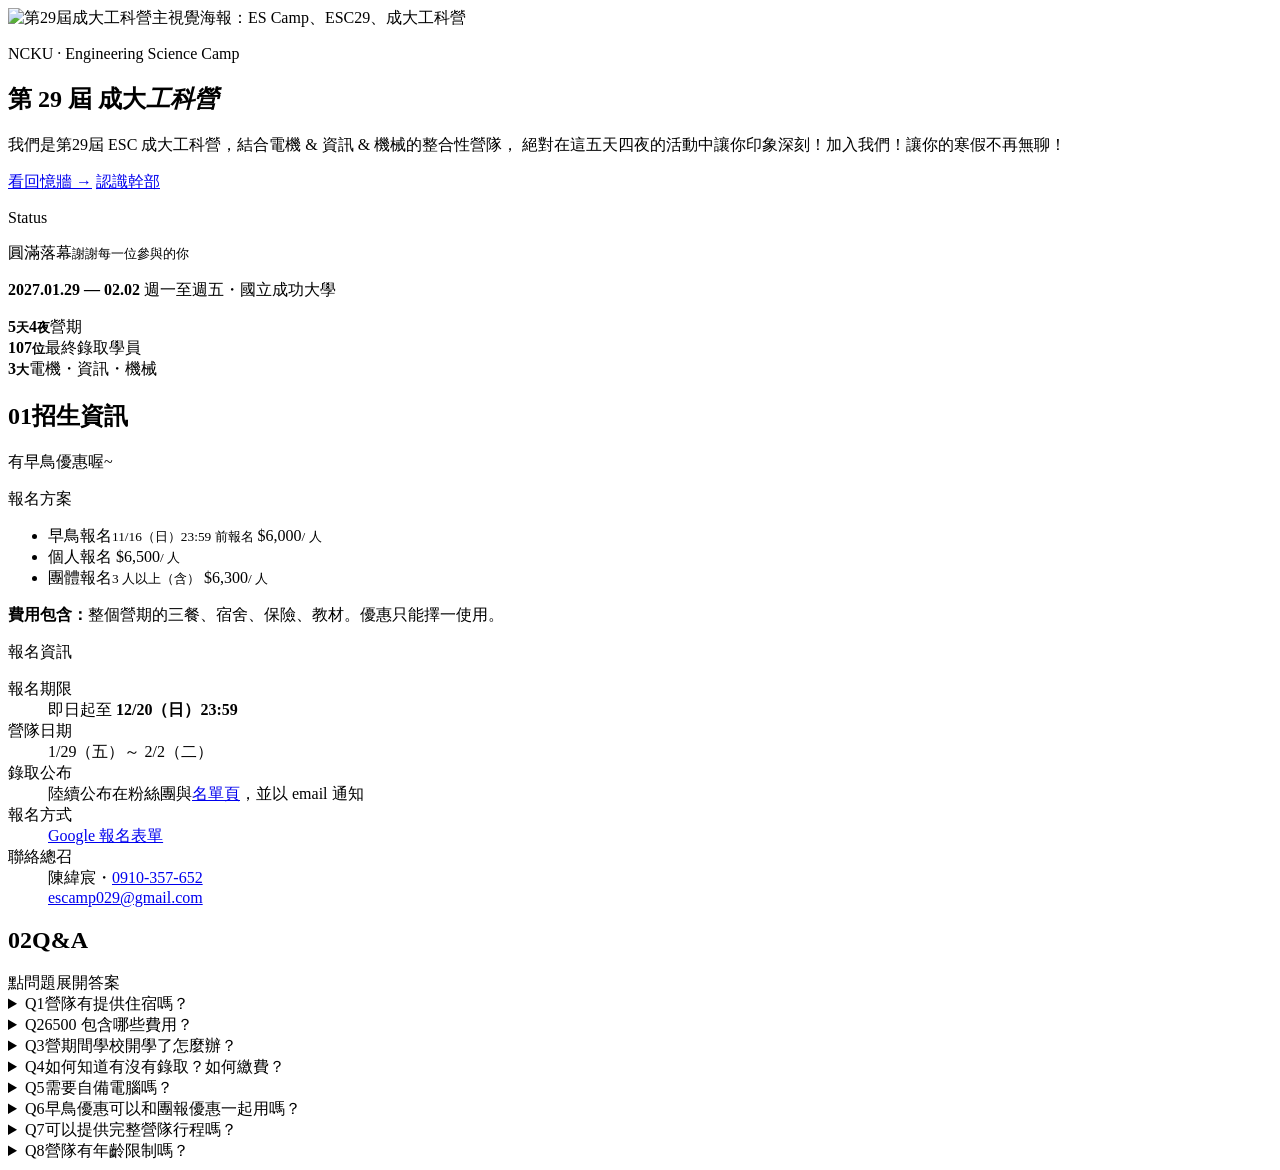
==== index.html @ 243447d7 "feat: Change all 28 to 29" ====
<!doctype html>
<html lang="zh-Hant">
<head>
  <meta charset="utf-8">
  <meta name="viewport" content="width=device-width, initial-scale=1">
  <title>首頁｜第29屆工程科學營</title>
  <meta name="description" content="第29屆成大工程科學營（ESC29）：結合電機、資訊、機械的五天四夜跨域整合營隊。">
  <meta name="theme-color" content="#FFF9DC">
  <link rel="icon" type="image/png" href="./assets/img/favicon-64.png">
  <link rel="apple-touch-icon" href="./assets/img/apple-touch-icon.png">
  <link rel="preconnect" href="https://fonts.googleapis.com">
  <link rel="preconnect" href="https://fonts.gstatic.com" crossorigin>
  <link rel="stylesheet" href="https://fonts.googleapis.com/css2?family=LXGW+WenKai+TC:wght@400;700&family=Noto+Sans+TC:wght@400;500;700&family=Noto+Serif+TC:wght@600;900&display=swap">
  <link rel="stylesheet" href="./css/common.css">
</head>
<body>
  <header id="site-header"></header>

  <main id="main">
    <section class="hero">
      <div class="container">
        <div class="comic">
          <div class="panel hero-poster rise">
            <img src="./assets/img/poster-1000.webp" width="849" height="1400"
                 alt="第29屆成大工科營主視覺海報：ES Camp、ESC29、成大工科營">
          </div>

          <div class="panel hero-title tex-plaid rise d1">
            <p class="kicker">NCKU · Engineering Science Camp</p>
            <h1>
              <span class="gen">第 29 屆</span>
              <span class="main">成大<em>工科營</em></span>
            </h1>
            <p class="lead">
              我們是第29屆 ESC 成大工科營，結合電機 &amp; 資訊 &amp; 機械的整合性營隊，
              絕對在這五天四夜的活動中讓你印象深刻！加入我們！讓你的寒假不再無聊！
            </p>
            <div class="actions">
              <a class="btn" href="./memories.html">看回憶牆 <span class="arrow" aria-hidden="true">→</span></a>
              <a class="btn btn--ghost" href="./staff.html">認識幹部</a>
            </div>
          </div>

          <div class="panel panel--ink hero-status rise d2">
            <div>
              <p class="kicker">Status</p>
              <p class="state" id="campState" aria-live="polite">圓滿落幕<small>謝謝每一位參與的你</small></p>
            </div>
            <p class="dates">
              <b>2027.01.29 — 02.02</b>
              週一至週五・國立成功大學
            </p>
            <div class="next-camp" id="nextCamp" hidden>
              <p class="nc-label"><span class="nc-name" id="nextName">第30屆</span>倒數 <span class="nc-est">預計 <span id="nextDate"></span> 開始</span></p>
              <p class="nc-count" id="nextCount" aria-live="off">--</p>
            </div>
          </div>

          <div class="panel hero-facts tex-dots-yellow rise d3">
            <div class="fact"><b>5<small>天</small>4<small>夜</small></b><span>營期</span></div>
            <div class="fact"><b>107<small>位</small></b><span>最終錄取學員</span></div>
            <div class="fact"><b>3<small>大</small></b><span>電機・資訊・機械</span></div>
          </div>
        </div>
      </div>
    </section>

    <section class="section">
      <div class="container">
        <div class="section-head">
          <h2 class="label-bar"><span class="no">01</span>招生資訊</h2>
          <span class="stamp">有早鳥優惠喔~</span>
        </div>

        <div class="comic enroll">
          <div class="panel">
            <p class="kicker panel-kicker">報名方案</p>
            <ul class="price-list">
              <li class="early">
                <span class="who">早鳥報名<small>11/16（日）23:59 前報名</small></span>
                <span class="amt">$6,000<small>/ 人</small></span>
              </li>
              <li>
                <span class="who">個人報名</span>
                <span class="amt">$6,500<small>/ 人</small></span>
              </li>
              <li>
                <span class="who">團體報名<small>3 人以上（含）</small></span>
                <span class="amt">$6,300<small>/ 人</small></span>
              </li>
            </ul>
            <p class="price-note"><b>費用包含：</b>整個營期的三餐、宿舍、保險、教材。優惠只能擇一使用。</p>
          </div>

          <div class="panel">
            <p class="kicker panel-kicker">報名資訊</p>
            <dl class="info-dl">
              <dt>報名期限</dt>
              <dd>即日起至 <strong>12/20（日）23:59</strong></dd>
              <dt>營隊日期</dt>
              <dd>1/29（五）～ 2/2（二）</dd>
              <dt>錄取公布</dt>
              <dd>陸續公布在粉絲團與<a class="link" href="./admissions.html">名單頁</a>，並以 email 通知</dd>
              <dt>報名方式</dt>
              <dd><a class="link" href="https://forms.gle/uqSboLAzN2wxKiBq9" target="_blank" rel="noopener">Google 報名表單</a></dd>
              <dt>聯絡總召</dt>
              <dd>
                陳緯宸・<a class="link" href="tel:0910357652">0910-357-652</a><br>
                <a class="link" href="mailto:escamp029@gmail.com">escamp029@gmail.com</a>
              </dd>
            </dl>
          </div>
        </div>
      </div>
    </section>

    <!-- ========== Q&A ========== -->
    <section class="section">
      <div class="container">
        <div class="section-head">
          <h2 class="label-bar"><span class="no">02</span>Q&amp;A</h2>
          <span class="stamp">點問題展開答案</span>
        </div>

        <div class="faq">
          <details>
            <summary><span class="qn">Q1</span>營隊有提供住宿嗎？<span class="pm" aria-hidden="true"></span></summary>
            <p class="ans">有喔！會提供成大宿舍。</p>
          </details>
          <details>
            <summary><span class="qn">Q2</span>6500 包含哪些費用？<span class="pm" aria-hidden="true"></span></summary>
            <p class="ans">整個營期的三餐、宿舍、保險、教材。</p>
          </details>
          <details>
            <summary><span class="qn">Q3</span>營期間學校開學了怎麼辦？<span class="pm" aria-hidden="true"></span></summary>
            <p class="ans">會提供參與證明，方便請假。</p>
          </details>
          <details>
            <summary><span class="qn">Q4</span>如何知道有沒有錄取？如何繳費？<span class="pm" aria-hidden="true"></span></summary>
            <p class="ans">錄取後會發送 mail 通知，裡面有詳細繳費說明；也會在粉專和網頁上公布第一階段錄取名單。</p>
          </details>
          <details>
            <summary><span class="qn">Q5</span>需要自備電腦嗎？<span class="pm" aria-hidden="true"></span></summary>
            <p class="ans">不用。</p>
          </details>
          <details>
            <summary><span class="qn">Q6</span>早鳥優惠可以和團報優惠一起用嗎？<span class="pm" aria-hidden="true"></span></summary>
            <p class="ans">不行喔！優惠只能擇一。</p>
          </details>
          <details>
            <summary><span class="qn">Q7</span>可以提供完整營隊行程嗎？<span class="pm" aria-hidden="true"></span></summary>
            <p class="ans">為保持營期間活動驚喜感，無法提供。</p>
          </details>
          <details>
            <summary><span class="qn">Q8</span>營隊有年齡限制嗎？<span class="pm" aria-hidden="true"></span></summary>
            <p class="ans">一般是高一～高三的同學；國中的同學大概了解情況後會考慮是否招收。</p>
          </details>
        </div>
      </div>
    </section>
  </main>

  <footer id="site-footer"></footer>

  <script src="./js/config.js"></script>
  <script src="./js/layout.js"></script>
  <script src="./js/home.js"></script>
</body>
</html>
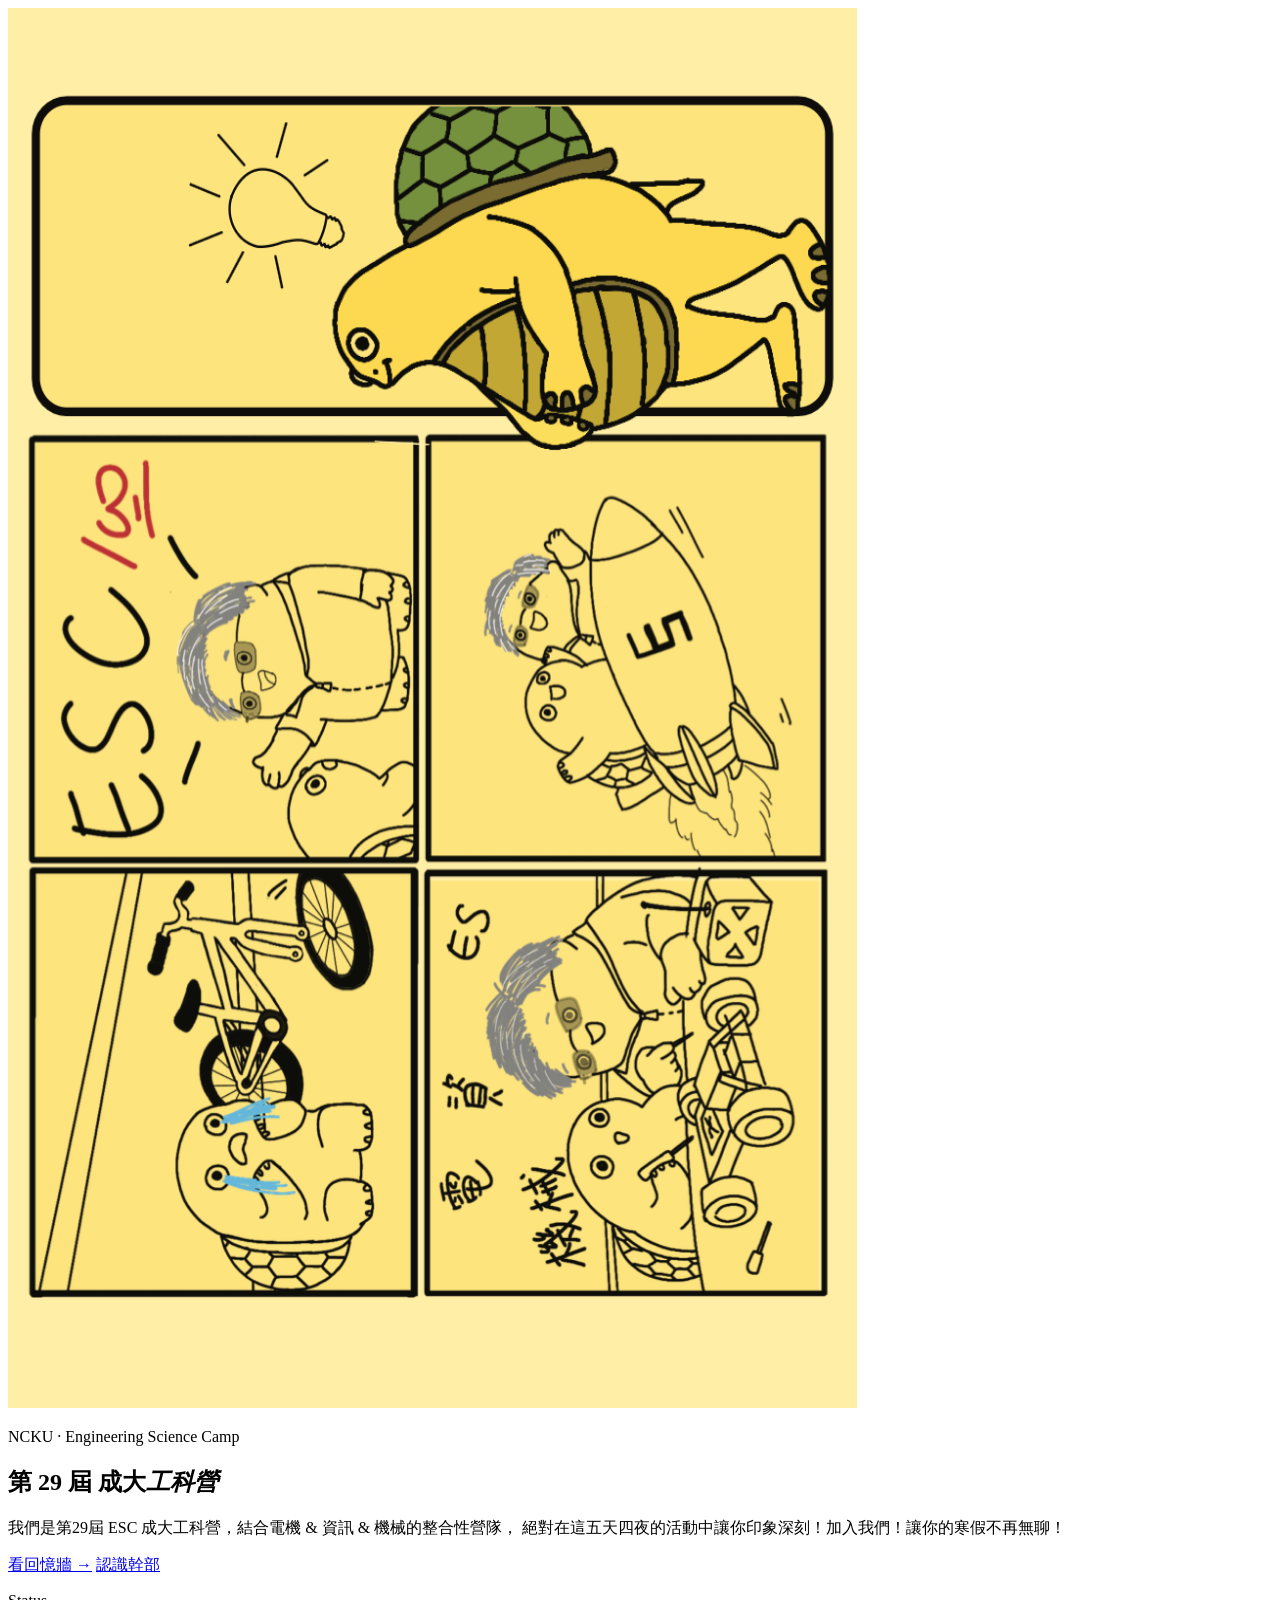
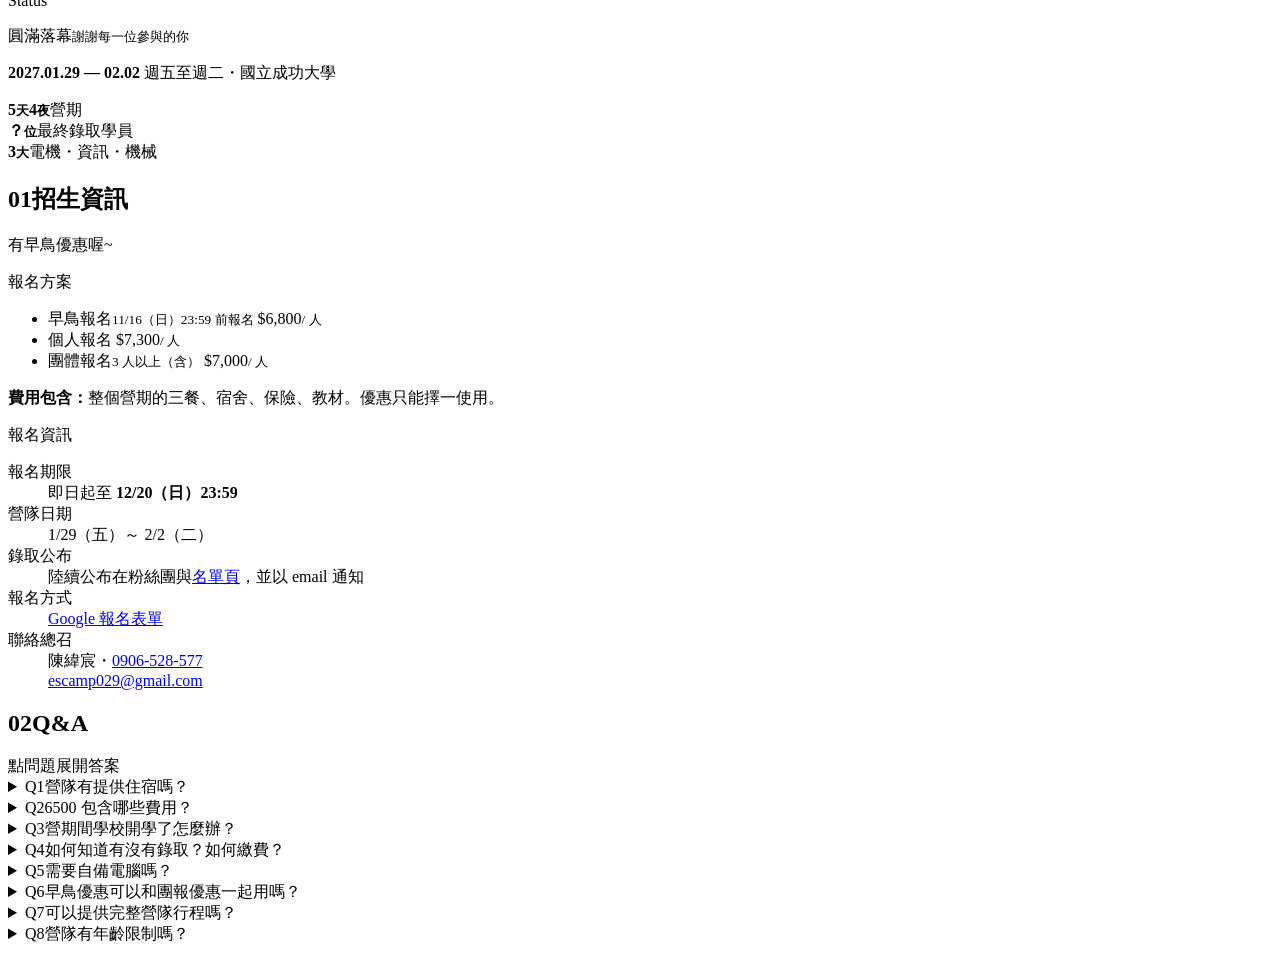
==== commit 6185f679: "feat: js and imgs updated" ====
--- a/index.html
+++ b/index.html
@@ -48,7 +48,7 @@
             </div>
             <p class="dates">
               <b>2027.01.29 — 02.02</b>
-              週一至週五・國立成功大學
+              週五至週二・國立成功大學
             </p>
             <div class="next-camp" id="nextCamp" hidden>
               <p class="nc-label"><span class="nc-name" id="nextName">第30屆</span>倒數 <span class="nc-est">預計 <span id="nextDate"></span> 開始</span></p>
@@ -58,7 +58,7 @@
 
           <div class="panel hero-facts tex-dots-yellow rise d3">
             <div class="fact"><b>5<small>天</small>4<small>夜</small></b><span>營期</span></div>
-            <div class="fact"><b>107<small>位</small></b><span>最終錄取學員</span></div>
+            <div class="fact"><b>？<small>位</small></b><span>最終錄取學員</span></div>
             <div class="fact"><b>3<small>大</small></b><span>電機・資訊・機械</span></div>
           </div>
         </div>
@@ -78,15 +78,15 @@
             <ul class="price-list">
               <li class="early">
                 <span class="who">早鳥報名<small>11/16（日）23:59 前報名</small></span>
-                <span class="amt">$6,000<small>/ 人</small></span>
+                <span class="amt">$6,800<small>/ 人</small></span>
               </li>
               <li>
                 <span class="who">個人報名</span>
-                <span class="amt">$6,500<small>/ 人</small></span>
+                <span class="amt">$7,300<small>/ 人</small></span>
               </li>
               <li>
                 <span class="who">團體報名<small>3 人以上（含）</small></span>
-                <span class="amt">$6,300<small>/ 人</small></span>
+                <span class="amt">$7,000<small>/ 人</small></span>
               </li>
             </ul>
             <p class="price-note"><b>費用包含：</b>整個營期的三餐、宿舍、保險、教材。優惠只能擇一使用。</p>
@@ -102,10 +102,10 @@
               <dt>錄取公布</dt>
               <dd>陸續公布在粉絲團與<a class="link" href="./admissions.html">名單頁</a>，並以 email 通知</dd>
               <dt>報名方式</dt>
-              <dd><a class="link" href="https://forms.gle/uqSboLAzN2wxKiBq9" target="_blank" rel="noopener">Google 報名表單</a></dd>
+              <dd><a class="link" href="https://forms.gle/DeQwXCnQo9dceE63A" target="_blank" rel="noopener">Google 報名表單</a></dd>
               <dt>聯絡總召</dt>
               <dd>
-                陳緯宸・<a class="link" href="tel:0910357652">0910-357-652</a><br>
+                陳緯宸・<a class="link" href="tel:0906528577">0906-528-577</a><br>
                 <a class="link" href="mailto:escamp029@gmail.com">escamp029@gmail.com</a>
               </dd>
             </dl>
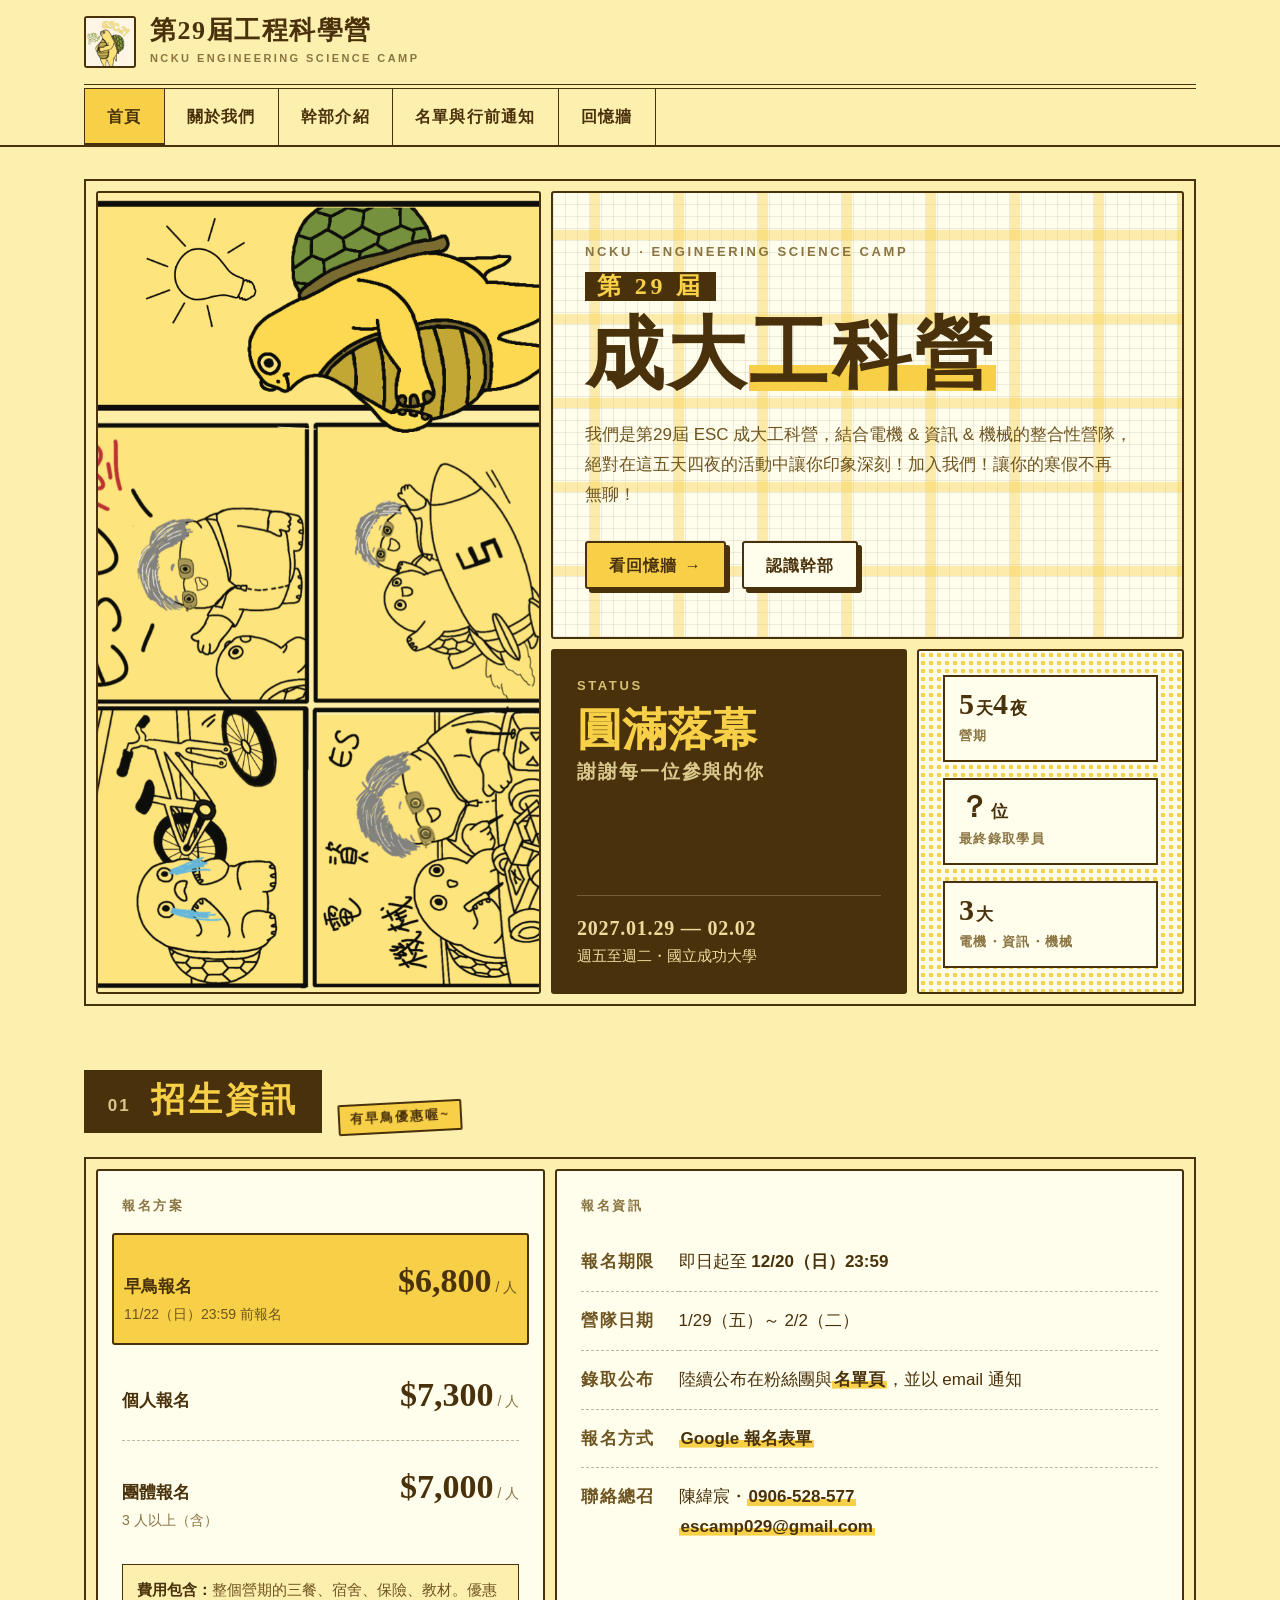
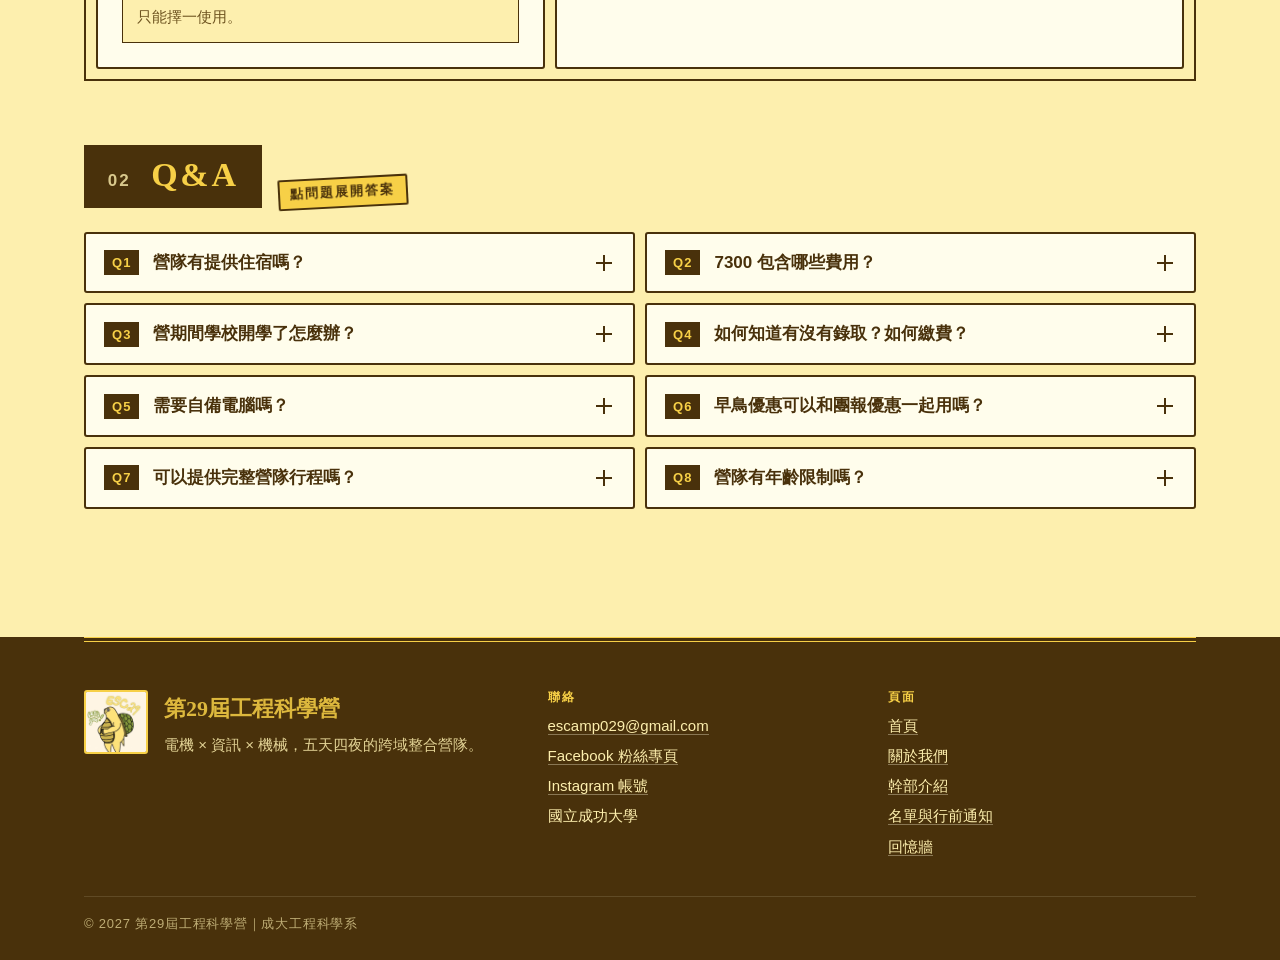
==== commit c5b18bd3: "feat: colors updated" ====
--- a/index.html
+++ b/index.html
@@ -77,7 +77,7 @@
             <p class="kicker panel-kicker">報名方案</p>
             <ul class="price-list">
               <li class="early">
-                <span class="who">早鳥報名<small>11/16（日）23:59 前報名</small></span>
+                <span class="who">早鳥報名<small>11/22（日）23:59 前報名</small></span>
                 <span class="amt">$6,800<small>/ 人</small></span>
               </li>
               <li>
@@ -128,7 +128,7 @@
             <p class="ans">有喔！會提供成大宿舍。</p>
           </details>
           <details>
-            <summary><span class="qn">Q2</span>6500 包含哪些費用？<span class="pm" aria-hidden="true"></span></summary>
+            <summary><span class="qn">Q2</span>7300 包含哪些費用？<span class="pm" aria-hidden="true"></span></summary>
             <p class="ans">整個營期的三餐、宿舍、保險、教材。</p>
           </details>
           <details>
--- a/css/common.css
+++ b/css/common.css
@@ -0,0 +1,818 @@
+/* =========================================================
+   視覺語言取自主視覺海報：手繪網點 × 漫畫分格 × 黃色格紋
+   ---------------------------------------------------------
+   通常只需要改「1. 設計變數」裡的顏色，
+   其他區塊都會自動跟著變。
+   ========================================================= */
+
+/* ---------- 1. 設計變數（Design Tokens） ---------- */
+:root {
+  /* 顏色：直接從 logo / 海報取色 */
+  --paper:        #fdefae;  /* 紙底（海報底色） */
+  --paper-light:  #FFFDEC;  /* 分格內底色 */
+  --paper-dark:   #F4EAC0;  /* 較深的紙色，用於區隔 */
+  --ink:          #49310B;  /* 墨咖啡：主色、文字、框線（ESC28 字條） */
+  --ink-soft:     #6E5420;  /* 次要文字 */
+  --muted:        #8A7442;  /* 說明文字、標註 */
+  --yellow:       #F7D047;  /* 品牌黃（logo 字色） */
+  --yellow-soft:  #f9e58b;  /* 淡黃（格紋、網點） */
+
+  /* 字體 */
+  --font-serif: "Noto Serif TC", "Songti TC", serif;       /* 標題 */
+  --font-sans:  "Noto Sans TC", "PingFang TC", "Microsoft JhengHei", sans-serif; /* 內文 */
+  --font-hand:  "LXGW WenKai TC", "Kaiti TC", "DFKai-SB", serif; /* 故事、對白 */
+
+  /* 間距：以 8px 為單位 */
+  --s1: 8px;  --s2: 16px; --s3: 24px; --s4: 32px;
+  --s5: 48px; --s6: 64px; --s7: 96px;
+
+  /* 線條與圓角：漫畫分格感，幾乎不用圓角 */
+  --line: 2px solid var(--ink);
+  --line-thin: 1px solid var(--ink);
+  --radius: 3px;
+  --gutter: 10px;            /* 分格之間的溝槽 */
+  --shadow-hard: 4px 4px 0 var(--ink);
+
+  --ease: cubic-bezier(.2, .7, .2, 1);
+}
+
+/* ---------- 2. 基礎 ---------- */
+*, *::before, *::after { box-sizing: border-box; }
+
+html { scroll-behavior: smooth; -webkit-text-size-adjust: 100%; }
+body {
+  margin: 0;
+  font-family: var(--font-sans);
+  font-size: 17px;
+  line-height: 1.75;
+  color: var(--ink);
+  background: var(--paper);
+  text-rendering: optimizeLegibility;
+}
+img { max-width: 100%; height: auto; display: block; }
+[hidden] { display: none !important; }
+a { color: inherit; }
+p, li { text-wrap: pretty; }
+h1, h2, h3, h4 {
+  font-family: var(--font-serif);
+  font-weight: 900;
+  line-height: 1.25;
+  margin: 0 0 var(--s2);
+  letter-spacing: .02em;
+  text-wrap: balance;
+}
+::selection { background: var(--yellow); color: var(--ink); }
+:focus-visible { outline: 3px solid var(--ink); outline-offset: 3px; }
+
+.container { max-width: 1160px; margin: 0 auto; padding: 0 var(--s2); }
+@media (min-width: 768px) { .container { padding: 0 var(--s3); } }
+@media (max-width: 600px) { :root { --gutter: 6px; } }
+
+.skip-link {
+  position: absolute; left: var(--s2); top: -60px; z-index: 999;
+  background: var(--ink); color: var(--yellow); padding: var(--s1) var(--s2);
+}
+.skip-link:focus { top: var(--s2); }
+
+.sr-only {
+  position: absolute; width: 1px; height: 1px; padding: 0; margin: -1px;
+  overflow: hidden; clip: rect(0 0 0 0); white-space: nowrap; border: 0;
+}
+
+/* ---------- 4. 共用元件 ---------- */
+
+/* 分格（panel）：所有卡片的基本型 */
+.panel {
+  position: relative;
+  background: var(--paper-light);
+  border: var(--line);
+  border-radius: var(--radius);
+  padding: var(--s3);
+}
+.panel--ink   { background: var(--ink); color: var(--paper); }
+.panel--frame { outline: var(--line-thin); outline-offset: -8px; }  /* 雙框 */
+@media (max-width: 600px) { .panel { padding: var(--s2) 20px; } }
+
+/* 漫畫分格版面：外框 + 溝槽 */
+.comic {
+  display: grid;
+  gap: var(--gutter);
+  padding: var(--gutter);
+  border: var(--line);
+  background: var(--paper);
+}
+
+/* 區塊標題：深咖啡字條 */
+.section { padding: var(--s6) 0 0; }
+.section:last-of-type { padding-bottom: var(--s6); }
+.section-head {
+  display: flex; align-items: flex-end; flex-wrap: wrap;
+  gap: var(--s1) var(--s2);
+  margin-bottom: var(--s3);
+}
+.label-bar {
+  display: inline-flex; align-items: baseline; gap: .6em;
+  margin: 0;
+  background: var(--ink); color: var(--yellow);
+  font-family: var(--font-serif); font-weight: 900;
+  font-size: clamp(24px, 2.4vw + 12px, 34px);
+  line-height: 1.2;
+  padding: .3em .7em .35em;
+  letter-spacing: .08em;
+}
+.label-bar .no {
+  font-family: var(--font-sans); font-weight: 700;
+  font-size: .5em; letter-spacing: .12em; color: var(--paper);
+  opacity: .8;
+}
+.section-head .note { color: var(--muted); font-size: 15px; margin: 0; }
+
+/* 章戳（ARCHIVE 等） */
+.stamp {
+  display: inline-block;
+  border: var(--line); border-radius: 2px;
+  padding: 2px 10px;
+  font-size: 13px; font-weight: 700; letter-spacing: .16em;
+  color: var(--ink); background: var(--yellow);
+  transform: rotate(-3deg);
+}
+
+/* 小標籤（kicker） */
+.kicker {
+  font-size: 13px; font-weight: 700; letter-spacing: .2em; text-transform: uppercase;
+  color: var(--muted); margin: 0 0 var(--s1);
+}
+
+/* 按鈕 */
+.btn {
+  display: inline-flex; align-items: center; justify-content: center; gap: .5em;
+  min-height: 48px;
+  padding: 10px 22px;
+  font: 700 16px/1.2 var(--font-sans);
+  letter-spacing: .06em;
+  text-decoration: none;
+  color: var(--ink); background: var(--yellow);
+  border: var(--line); border-radius: var(--radius);
+  box-shadow: var(--shadow-hard);
+  cursor: pointer;
+  transition: transform .15s var(--ease), box-shadow .15s var(--ease), background .2s;
+}
+.btn:hover  { transform: translate(-2px, -2px); box-shadow: 6px 6px 0 var(--ink); }
+.btn:active { transform: translate(3px, 3px);   box-shadow: 1px 1px 0 var(--ink); }
+.btn--ghost { background: var(--paper-light); }
+.btn--ink   { background: var(--ink); color: var(--yellow); box-shadow: 4px 4px 0 var(--yellow); }
+.btn--ink:hover { box-shadow: 6px 6px 0 var(--yellow); }
+.btn[disabled] { opacity: .5; cursor: not-allowed; transform: none; box-shadow: none; }
+.btn .arrow { transition: transform .2s var(--ease); }
+.btn:hover .arrow { transform: translateX(3px); }
+
+/* 文字連結 */
+.link {
+  text-decoration: none;
+  background: linear-gradient(var(--yellow), var(--yellow)) 0 100% / 100% 40% no-repeat;
+  padding: 0 2px;
+  font-weight: 700;
+  transition: background-size .2s var(--ease);
+}
+.link:hover { background-size: 100% 100%; }
+
+/* ---------- 4b. 紋理（放在 .panel 之後，才能蓋過底色）（網點 / 格紋 / 雙線） ---------- */
+.tex-dots {        /* 咖啡色細網點 */
+  background-image: radial-gradient(circle, rgba(73, 49, 11, .2) 1.1px, transparent 1.7px);
+  background-size: 7px 7px;
+}
+.tex-dots-yellow { /* 黃色粗網點，像 logo 裡的上色 */
+  background-color: var(--paper-light);
+  background-image: radial-gradient(circle, var(--yellow) 2px, transparent 2.6px);
+  background-size: 8px 8px;
+}
+.tex-plaid {       /* 海報的黃色格紋 */
+  background-color: var(--paper-light);
+  background-image:
+    linear-gradient(90deg, transparent 0 44%, rgba(247, 208, 71, .4) 44% 56%, transparent 56%),
+    linear-gradient(0deg,  transparent 0 44%, rgba(247, 208, 71, .4) 44% 56%, transparent 56%),
+    repeating-linear-gradient(90deg, rgba(73, 49, 11, .09) 0 1px, transparent 1px 12px),
+    repeating-linear-gradient(0deg,  rgba(73, 49, 11, .09) 0 1px, transparent 1px 12px);
+  background-size: 84px 84px, 84px 84px, auto, auto;
+}
+.rule-double {     /* 海報上下的細雙線 */
+  height: 5px; border-top: var(--line-thin); border-bottom: var(--line-thin);
+}
+
+/* ---------- 5. 頁首 ---------- */
+.site-header { background: var(--paper); position: relative; z-index: 50; }
+.site-header .bar { display: flex; align-items: center; gap: var(--s2); padding-top: var(--s2); padding-bottom: var(--s2); }
+.brand { display: flex; align-items: center; gap: 14px; text-decoration: none; }
+.brand img {
+  width: 52px; height: 52px; border: var(--line); border-radius: var(--radius);
+  background: var(--paper-light);
+}
+.brand .t1 {
+  display: block; font-family: var(--font-serif); font-weight: 900;
+  font-size: clamp(20px, 1.2vw + 14px, 26px); line-height: 1.15; letter-spacing: .06em;
+}
+.brand .t2 {
+  display: block; font-size: 11px; font-weight: 700; letter-spacing: .22em;
+  color: var(--muted); text-transform: uppercase; margin-top: 3px;
+}
+
+.site-nav { position: sticky; top: 0; z-index: 60; background: var(--paper); border-bottom: var(--line); }
+.site-nav ul {
+  list-style: none; margin: 0; padding: 0;
+  display: flex; gap: 0;
+  overflow-x: auto; scrollbar-width: none;
+}
+.site-nav ul::-webkit-scrollbar { display: none; }
+.site-nav ul.more-right { -webkit-mask-image: linear-gradient(90deg, #000 82%, transparent); mask-image: linear-gradient(90deg, #000 82%, transparent); }
+.site-nav li { flex: 0 0 auto; }
+.site-nav li + li { border-left: var(--line-thin); }
+.site-nav li:first-child { border-left: var(--line-thin); }
+.site-nav li:last-child { border-right: var(--line-thin); }
+.site-nav a {
+  display: block; padding: 14px 22px;
+  text-decoration: none; font-weight: 700; letter-spacing: .08em; font-size: 16px;
+  position: relative; white-space: nowrap;
+  transition: background .2s;
+}
+.site-nav a:hover { background: var(--yellow-soft); }
+.site-nav a[aria-current="page"] { background: var(--yellow); }
+.site-nav a[aria-current="page"]::after {
+  content: ""; position: absolute; left: 0; right: 0; bottom: -2px; height: 4px; background: var(--ink);
+}
+@media (max-width: 600px) {
+  .site-nav .container { padding: 0; }
+  .site-nav li:first-child { border-left: 0; }
+  .site-nav a { padding: 12px 16px; font-size: 15px; }
+}
+
+/* ---------- 6. 頁尾 ---------- */
+.site-footer { margin-top: var(--s6); background: var(--ink); color: var(--paper); }
+.site-footer .rule-double { border-color: var(--yellow); margin-top: 8px; }
+.site-footer .inner {
+  display: grid; gap: var(--s4);
+  grid-template-columns: 1.4fr 1fr 1fr;
+  padding: var(--s5) 0 var(--s4);
+}
+.site-footer .f-brand { display: flex; gap: var(--s2); align-items: flex-start; }
+.site-footer .f-brand img { width: 64px; height: 64px; border: 2px solid var(--yellow); border-radius: var(--radius); }
+.site-footer .f-title { font-family: var(--font-serif); font-weight: 900; font-size: 22px; color: var(--yellow); margin: 0 0 4px; }
+.site-footer p { margin: 0; font-size: 15px; opacity: .85; }
+.site-footer h4 { font-family: var(--font-sans); font-size: 12px; letter-spacing: .22em; color: var(--yellow); margin: 0 0 var(--s1); font-weight: 700; }
+.site-footer ul { list-style: none; margin: 0; padding: 0; font-size: 15px; }
+.site-footer li { margin: 4px 0; }
+.site-footer a { text-decoration: none; border-bottom: 1px solid rgba(255, 249, 220, .35); }
+.site-footer a:hover { color: var(--yellow); border-color: var(--yellow); }
+.site-footer .copy {
+  border-top: 1px solid rgba(255, 249, 220, .2);
+  padding: var(--s2) 0 var(--s3); font-size: 13px; opacity: .65; letter-spacing: .06em;
+}
+@media (max-width: 800px) {
+  .site-footer .inner { grid-template-columns: 1fr 1fr; }
+  .site-footer .f-brand { grid-column: 1 / -1; }
+}
+
+/* ---------- 7. 進場動畫（尊重「減少動態」設定） ---------- */
+@keyframes rise { from { opacity: 0; transform: translateY(14px); } to { opacity: 1; transform: none; } }
+.rise { animation: rise .7s var(--ease) both; }
+.rise.d1 { animation-delay: .08s; } .rise.d2 { animation-delay: .16s; }
+.rise.d3 { animation-delay: .24s; } .rise.d4 { animation-delay: .32s; }
+@media (prefers-reduced-motion: reduce) {
+  *, *::before, *::after { animation: none !important; transition: none !important; scroll-behavior: auto !important; }
+}
+
+/* =========================================================
+   頁面：首頁
+   ========================================================= */
+.hero { padding-top: var(--s4); }
+.hero .comic {
+  grid-template-columns: minmax(0, 5fr) minmax(0, 4fr) minmax(0, 3fr);
+  grid-template-areas:
+    "poster title  title"
+    "poster status facts";
+}
+.hero-poster { grid-area: poster; padding: 0; overflow: hidden; background: var(--paper); }
+.hero-poster img { width: 100%; height: 100%; object-fit: cover; object-position: center 40%; }
+.hero-title  { grid-area: title; padding: var(--s5) var(--s4); }
+.hero-status { grid-area: status; display: flex; flex-direction: column; justify-content: space-between; gap: var(--s3); }
+.hero-facts  { grid-area: facts; }
+
+.hero-title h1 { margin: 0 0 var(--s3); line-height: 1.05; }
+.hero-title h1 .gen {
+  display: inline-block; font-size: clamp(18px, 1vw + 14px, 24px);
+  background: var(--ink); color: var(--yellow); padding: 2px 12px; margin-bottom: 12px; letter-spacing: .16em;
+}
+.hero-title h1 .main {
+  display: block; font-size: clamp(48px, 5.4vw + 10px, 96px); letter-spacing: .04em;
+}
+.hero-title h1 .main em {
+  font-style: normal;
+  background: linear-gradient(transparent 62%, var(--yellow) 62% 92%, transparent 92%);
+}
+.hero-title .lead { max-width: 34em; color: var(--ink-soft); margin: 0 0 var(--s4); }
+.hero-title .actions { display: flex; flex-wrap: wrap; gap: var(--s2); }
+
+.hero-status .kicker { color: var(--yellow-soft); opacity: .8; }
+.hero-status .state {
+  font-family: var(--font-serif); font-weight: 900; color: var(--yellow);
+  font-size: clamp(34px, 2.6vw + 12px, 52px); line-height: 1.1; margin: 0;
+  font-variant-numeric: tabular-nums;
+}
+.hero-status .state small { display: block; font-size: .42em; letter-spacing: .1em; color: var(--paper); opacity: .8; margin-top: 6px; }
+.hero-status .dates { font-size: 15px; line-height: 1.6; margin: 0; opacity: .9; border-top: 1px solid rgba(255,249,220,.25); padding-top: var(--s2); }
+.hero-status .dates b { font-family: var(--font-serif); font-size: 20px; letter-spacing: .04em; display: block; color: var(--paper); }
+
+.hero-facts { display: grid; align-content: center; gap: var(--s2); padding: var(--s3); }
+.fact { background: var(--paper-light); border: var(--line); padding: 10px 14px; }
+.fact b { display: block; font-family: var(--font-serif); font-weight: 900; font-size: 30px; line-height: 1.1; }
+.fact b small { font-size: .55em; margin-left: 2px; }
+.fact span { font-size: 13px; letter-spacing: .1em; color: var(--muted); font-weight: 700; }
+
+@media (max-width: 1000px) {
+  .hero .comic {
+    grid-template-columns: minmax(0, 1fr) minmax(0, 1fr);
+    grid-template-areas:
+      "title  title"
+      "poster status"
+      "poster facts";
+  }
+  .hero-title { padding: var(--s4) var(--s3); }
+}
+@media (max-width: 640px) {
+  .hero { padding-top: var(--s2); }
+  .hero .comic {
+    grid-template-columns: 1fr;
+    grid-template-areas: "title" "status" "poster" "facts";
+  }
+  .hero-poster { aspect-ratio: 4 / 5; }
+  .hero-title { padding: var(--s3) 20px; }
+  .hero-facts { grid-template-columns: repeat(3, 1fr); gap: var(--s1); padding: var(--s2); }
+  .fact { padding: 8px 10px; }
+  .fact b { font-size: 22px; }
+  .fact span { font-size: 12px; letter-spacing: 0; display: block; line-height: 1.4; }
+}
+
+/* 下一屆倒數 */
+.next-camp {
+  background: var(--yellow); color: var(--ink);
+  border: 2px solid var(--yellow); outline: 1px solid var(--ink); outline-offset: -5px;
+  padding: 12px 14px;
+}
+.next-camp p { margin: 0; }
+.next-camp .nc-label { font-size: 13px; font-weight: 700; letter-spacing: .08em; }
+.next-camp .nc-name { font-family: var(--font-serif); font-weight: 900; font-size: 16px; margin-right: 4px; }
+.next-camp .nc-est { display: block; font-weight: 500; letter-spacing: .04em; opacity: .75; font-size: 12px; }
+.next-camp .nc-count {
+  font-family: var(--font-serif); font-weight: 900; font-size: 26px; line-height: 1.2; margin-top: 4px;
+  font-variant-numeric: tabular-nums;
+}
+.next-camp .nc-count small { font-size: .62em; margin: 0 2px; }
+
+/* 招生資訊 */
+.enroll {
+  display: grid; gap: var(--gutter);
+  grid-template-columns: minmax(0, 5fr) minmax(0, 7fr);
+}
+.price-list { margin: 0; padding: 0; list-style: none; }
+.price-note { margin: var(--s2) 0 0; padding: 12px 14px; background: var(--paper); border: var(--line-thin); font-size: 15px; color: var(--ink-soft); }
+.price-note b { color: var(--ink); }
+.price-list li {
+  display: flex; justify-content: space-between; align-items: baseline; gap: var(--s2);
+  padding: var(--s2) 0; border-bottom: 1px dashed rgba(73, 49, 11, .35);
+}
+.price-list li:last-child { border-bottom: 0; }
+.price-list li.early {
+  margin: 0 -10px 4px; padding: var(--s2) 10px;
+  background: var(--yellow); border: var(--line); border-radius: var(--radius);
+}
+.price-list li.early .who small { color: var(--ink-soft); }
+.price-list li.early .amt small { color: var(--ink-soft); }
+.price-list .who { font-weight: 700; }
+.price-list .who small { display: block; font-weight: 400; color: var(--muted); font-size: 14px; }
+.price-list .amt { font-family: var(--font-serif); font-weight: 900; font-size: 34px; white-space: nowrap; }
+.price-list .amt small { font-family: var(--font-sans); font-size: 14px; font-weight: 500; color: var(--muted); margin-left: 4px; }
+
+.info-dl { display: grid; grid-template-columns: max-content 1fr; gap: 0; margin: 0; }
+.info-dl dt, .info-dl dd { padding: 14px 0; border-bottom: 1px dashed rgba(73, 49, 11, .35); margin: 0; }
+.info-dl dt { font-weight: 700; padding-right: var(--s3); letter-spacing: .08em; color: var(--ink-soft); }
+.info-dl dt:last-of-type, .info-dl dd:last-of-type { border-bottom: 0; }
+.panel h3 { font-size: 22px; margin-bottom: var(--s1); }
+.panel .panel-kicker { margin-bottom: var(--s2); }
+@media (max-width: 860px) { .enroll { grid-template-columns: 1fr; } }
+@media (max-width: 480px) {
+  .info-dl { grid-template-columns: 1fr; }
+  .info-dl dt { border-bottom: 0; padding-bottom: 0; }
+  .info-dl dd { padding-top: 2px; }
+}
+
+/* Q&A */
+.faq { display: grid; grid-template-columns: repeat(2, minmax(0, 1fr)); gap: var(--gutter); align-items: start; }
+.faq details {
+  background: var(--paper-light); border: var(--line); border-radius: var(--radius);
+  transition: background .2s;
+}
+.faq details[open] { background: var(--paper-light); box-shadow: var(--shadow-hard); }
+.faq summary {
+  list-style: none; cursor: pointer;
+  display: grid; grid-template-columns: auto 1fr auto; align-items: center; gap: 14px;
+  padding: 14px 18px; font-weight: 700;
+}
+.faq summary::-webkit-details-marker { display: none; }
+.faq summary:hover { background: var(--yellow-soft); }
+.faq .qn {
+  font: 700 13px/1 var(--font-sans); letter-spacing: .08em;
+  background: var(--ink); color: var(--yellow); padding: 6px 8px;
+}
+.faq .pm { width: 22px; height: 22px; position: relative; flex: none; }
+.faq .pm::before, .faq .pm::after {
+  content: ""; position: absolute; left: 3px; right: 3px; top: 10px; height: 2px; background: var(--ink);
+  transition: transform .25s var(--ease);
+}
+.faq .pm::after { transform: rotate(90deg); }
+.faq details[open] .pm::after { transform: rotate(0deg); }
+.faq .ans {
+  padding: 0 18px 16px 18px; margin: 0;
+  border-top: 1px dashed rgba(73, 49, 11, .35); padding-top: 12px; margin: 0 18px;
+  padding-left: 0; padding-right: 0;
+  font-family: var(--font-hand); font-size: 18px; color: var(--ink-soft);
+}
+@media (max-width: 760px) { .faq { grid-template-columns: 1fr; } }
+
+/* =========================================================
+   共用：內頁開頭
+   ========================================================= */
+.page-head { padding-top: var(--s5); }
+.page-head .section-head { margin-bottom: var(--s3); }
+.page-head h1.label-bar { font-size: clamp(30px, 3vw + 14px, 44px); }
+.page-head + .section { padding-top: var(--s4); }
+
+/* 故事文字（手寫繪本感） */
+.story {
+  font-family: var(--font-hand);
+  font-size: 18.5px; line-height: 2; color: var(--ink);
+}
+.story p { margin: 0 0 1.2em; }
+.story > p:first-of-type::first-letter {
+  float: left; font-family: var(--font-serif); font-weight: 900;
+  font-size: 3.1em; line-height: 1; margin: .08em .14em 0 0;
+  padding: .06em .1em; background: var(--ink); color: var(--yellow);
+}
+@media (max-width: 600px) { .story { font-size: 17px; line-height: 1.9; } }
+
+/* =========================================================
+   頁面：幹部介紹
+   ========================================================= */
+.chapter-index ul {
+  list-style: none; margin: 0; padding: 0;
+  display: grid; gap: var(--gutter);
+  grid-template-columns: repeat(auto-fill, minmax(110px, 1fr));
+}
+.chapter-index a {
+  display: flex; flex-direction: column; gap: 2px;
+  padding: 12px 14px; height: 100%;
+  background: var(--paper-light); border: var(--line); border-radius: var(--radius);
+  text-decoration: none; font-family: var(--font-serif); font-weight: 900; font-size: 20px;
+  transition: background .2s, transform .15s var(--ease), box-shadow .15s var(--ease);
+}
+.chapter-index a .no { font: 700 12px/1 var(--font-sans); letter-spacing: .14em; color: var(--muted); }
+.chapter-index a:hover { background: var(--yellow); transform: translate(-2px, -2px); box-shadow: var(--shadow-hard); }
+@media (max-width: 600px) {
+  .chapter-index ul { grid-template-columns: repeat(3, 1fr); gap: 6px; }
+  .chapter-index a { font-size: 16px; padding: 10px; }
+}
+
+.chapters .container { display: grid; gap: var(--s5); }
+.chapter {
+  grid-template-columns: minmax(0, 5fr) minmax(0, 7fr);
+  align-items: start;
+  scroll-margin-top: 80px;
+}
+.chapter-side {
+  position: sticky; top: 76px;
+  display: grid; gap: var(--gutter); justify-items: start;
+}
+.chapter-photo { margin: 0; padding: 8px; width: 100%; }
+.chapter-photo img { width: 100%; aspect-ratio: 3 / 2; object-fit: cover; }
+.chapter .story { padding: var(--s4) var(--s5); }
+.to-top { display: inline-block; margin-top: var(--s1); font-family: var(--font-sans); font-size: 15px; }
+@media (max-width: 900px) {
+  .chapter { grid-template-columns: 1fr; }
+  .chapter-side { position: static; }
+  .chapter .story { padding: var(--s3); }
+}
+@media (max-width: 600px) { .chapter .story { padding: var(--s2) 20px; } }
+
+/* =========================================================
+   頁面：關於我們
+   ========================================================= */
+.about-intro { grid-template-columns: minmax(0, 7fr) minmax(0, 5fr); align-items: stretch; }
+.about-intro .story { padding: var(--s4) var(--s5); }
+.inscription {
+  margin: var(--s3) 0; padding: var(--s2) var(--s3);
+  background: var(--ink); color: var(--yellow);
+  font-family: var(--font-serif); font-weight: 900; font-size: clamp(20px, 1vw + 14px, 26px);
+  letter-spacing: .1em; text-align: center; line-height: 1.6; text-wrap: balance;
+  outline: 1px solid var(--yellow); outline-offset: -7px;
+}
+.fields { display: grid; gap: var(--gutter); align-content: stretch; }
+.field { display: grid; grid-template-columns: auto 1fr; gap: 4px var(--s2); align-items: center; }
+.field h3 { margin: 0; font-size: 22px; }
+.field .chips { grid-column: 1 / -1; }
+.seal-lg {
+  display: grid; place-items: center; width: 52px; height: 52px;
+  background: var(--yellow); border: var(--line);
+  font-family: var(--font-serif); font-weight: 900; font-size: 28px; line-height: 1;
+}
+.chips, .tags { list-style: none; margin: var(--s1) 0 0; padding: 0; display: flex; flex-wrap: wrap; gap: 6px; }
+.chips li, .tags li {
+  font-size: 14px; font-weight: 500; line-height: 1.4;
+  padding: 4px 10px; border: var(--line-thin); background: var(--paper); border-radius: 2px;
+}
+.tags li { font-weight: 700; letter-spacing: .04em; }
+.tags li::before { content: "#"; color: var(--muted); margin-right: 2px; }
+.tags li.hl { background: var(--yellow); }
+@media (max-width: 900px) {
+  .about-intro { grid-template-columns: 1fr; }
+  .about-intro .story { padding: var(--s3); }
+}
+@media (max-width: 600px) { .about-intro .story { padding: var(--s2) 20px; } }
+
+.camp-lead { margin-bottom: var(--s3); padding: var(--s5) var(--s4); }
+.camp-lead-inner {
+  max-width: 760px; margin: 0 auto; background: var(--paper-light);
+  border: var(--line); padding: var(--s4) var(--s5);
+}
+.camp-lead p { margin: 0 0 1em; color: var(--ink-soft); }
+.camp-lead p:last-child { margin-bottom: 0; }
+.camp-lead .pull {
+  font-family: var(--font-serif); font-weight: 900; color: var(--ink);
+  font-size: clamp(22px, 1.4vw + 14px, 30px); line-height: 1.5;
+}
+.camp-lead .pull em {
+  font-style: normal; background: linear-gradient(transparent 60%, var(--yellow) 60% 92%, transparent 92%);
+}
+@media (max-width: 700px) {
+  .camp-lead { padding: var(--s2); }
+  .camp-lead-inner { padding: var(--s3) 20px; }
+  .br-wide { display: none; }
+}
+
+.features { grid-template-columns: repeat(2, minmax(0, 1fr)); align-items: stretch; }
+.feature { padding: var(--s3) var(--s4) var(--s4); }
+.feature > p { color: var(--ink-soft); }
+.feature-photo { margin: calc(var(--s3) * -1) calc(var(--s4) * -1) var(--s3); border-bottom: var(--line); }
+.feature-photo img { width: 100%; aspect-ratio: 3 / 2; object-fit: cover; }
+.feature-title {
+  display: inline-flex; align-items: baseline; gap: .5em;
+  font-size: 30px; margin: 0 0 var(--s2);
+  background: var(--ink); color: var(--yellow); padding: .15em .55em .2em;
+}
+.feature-title .no { font: 700 12px/1 var(--font-sans); letter-spacing: .18em; color: var(--paper); opacity: .75; }
+@media (max-width: 900px) { .features { grid-template-columns: 1fr; } }
+@media (max-width: 600px) {
+  .feature { padding: var(--s2) 20px var(--s3); }
+  .feature-photo { margin: calc(var(--s2) * -1) -20px var(--s2); }
+}
+
+/* 漫畫對白 */
+.talks { margin: var(--s3) 0; display: grid; gap: 14px; }
+.talk { display: flex; align-items: flex-start; gap: 12px; }
+.talk.right { flex-direction: row-reverse; }
+.talk .seal {
+  flex: none; display: grid; place-items: center;
+  width: 44px; height: 44px; border-radius: 50%;
+  background: var(--ink); color: var(--yellow);
+  font-family: var(--font-serif); font-weight: 900; font-size: 20px;
+  border: 2px solid var(--ink); outline: 1px solid var(--ink); outline-offset: 2px;
+}
+.talk.right .seal { background: var(--yellow); color: var(--ink); }
+.talk .bubble {
+  position: relative; margin: 0; max-width: 85%;
+  background: var(--paper); border: var(--line); border-radius: 14px;
+  padding: 8px 14px 10px;
+  font-family: var(--font-hand); font-size: 18px; line-height: 1.6;
+}
+.talk .bubble::before, .talk .bubble::after {
+  content: ""; position: absolute; top: 14px; width: 0; height: 0; border: 8px solid transparent;
+}
+.talk .bubble::before { left: -16px; border-right-color: var(--ink); }
+.talk .bubble::after  { left: -12px; border-right-color: var(--paper); }
+.talk.right .bubble { background: var(--yellow-soft); }
+.talk.right .bubble::before { left: auto; right: -16px; border-right-color: transparent; border-left-color: var(--ink); }
+.talk.right .bubble::after  { left: auto; right: -12px; border-right-color: transparent; border-left-color: var(--yellow-soft); }
+.talk .name {
+  display: block; font-family: var(--font-sans); font-size: 12px; font-weight: 700;
+  letter-spacing: .12em; color: var(--muted);
+}
+
+/* =========================================================
+   頁面：名單與行前通知
+   ========================================================= */
+.names { grid-template-columns: 1fr; }
+.names-tools {
+  display: flex; flex-wrap: wrap; align-items: center; gap: var(--s1) var(--s2);
+  padding: var(--s2); background: var(--ink); border-radius: var(--radius);
+}
+.search { position: relative; flex: 1 1 280px; max-width: 440px; }
+.search input {
+  width: 100%; min-height: 48px; padding: 10px 14px 10px 44px;
+  font: 500 17px var(--font-sans); color: var(--ink);
+  background: var(--paper-light); border: 2px solid var(--yellow); border-radius: var(--radius);
+}
+.search input::placeholder { color: var(--muted); }
+.search input:focus { outline: 3px solid var(--yellow); outline-offset: 2px; }
+.search-icon {
+  position: absolute; left: 14px; top: 50%; width: 16px; height: 16px; margin-top: -10px;
+  border: 2.5px solid var(--ink); border-radius: 50%;
+}
+.search-icon::after {
+  content: ""; position: absolute; width: 8px; height: 2.5px; background: var(--ink);
+  right: -7px; bottom: -4px; transform: rotate(45deg);
+}
+.search-result { margin: 0; color: var(--yellow); font-weight: 700; font-size: 15px; }
+.search-result:empty { display: none; }
+
+.tabs { display: flex; gap: var(--gutter); flex-wrap: wrap; }
+.tab {
+  flex: 1 1 0; min-height: 52px;
+  display: inline-flex; align-items: center; justify-content: center; gap: 10px;
+  font: 900 18px var(--font-serif); letter-spacing: .06em; color: var(--ink);
+  background: var(--paper-light); border: var(--line); border-radius: var(--radius);
+  cursor: pointer; transition: background .2s;
+}
+.tab:hover { background: var(--yellow-soft); }
+.tab[aria-selected="true"] { background: var(--yellow); box-shadow: inset 0 -4px 0 var(--ink); }
+.tab .count {
+  font: 700 13px/1 var(--font-sans); padding: 5px 8px; background: var(--ink); color: var(--yellow);
+  font-variant-numeric: tabular-nums;
+}
+.tab.is-empty { opacity: .45; }
+@media (max-width: 600px) {
+  .tabs { flex-wrap: nowrap; }
+  .tab { flex-direction: column; gap: 4px; font-size: 15px; padding: 8px 4px; }
+  .tab .sfx { display: none; }
+}
+
+.names-panel { background: var(--paper-light); border: var(--line); border-radius: var(--radius); padding: var(--s3); }
+.names-title { font-size: 22px; margin: 0 0 var(--s2); display: flex; align-items: baseline; gap: 10px; }
+.names-title small { font: 700 14px var(--font-sans); color: var(--muted); letter-spacing: .08em; }
+.tabs:not([hidden]) ~ .names-panel .names-title { display: none; }  /* 有分頁時不重複顯示標題 */
+.name-list {
+  list-style: none; margin: 0; padding: 0;
+  display: grid; gap: 8px; grid-template-columns: repeat(auto-fill, minmax(104px, 1fr));
+}
+.name-list li {
+  padding: 8px 6px; text-align: center; font-weight: 700; letter-spacing: .08em;
+  background: var(--paper); border: var(--line-thin); border-radius: 2px;
+  transition: background .15s, transform .15s var(--ease);
+}
+.name-list li:hover { background: var(--yellow-soft); transform: translateY(-2px); }
+.name-list mark { background: var(--yellow); color: inherit; padding: 0 1px; }
+@media (max-width: 600px) {
+  .names-panel { padding: var(--s2); }
+  .name-list { grid-template-columns: repeat(auto-fill, minmax(84px, 1fr)); gap: 6px; }
+  .name-list li { font-size: 15px; letter-spacing: .02em; }
+}
+
+/* 行前通知 */
+.notice {
+  grid-template-columns: minmax(0, 7fr) minmax(0, 5fr);
+  grid-template-areas: "pack time" "pack route" "map map";
+}
+.notice-pack  { grid-area: pack; }
+.notice-time  { grid-area: time; }
+.notice-route { grid-area: route; }
+.notice-map   { grid-area: map; }
+.notice h3 { font-size: 24px; margin-bottom: var(--s2); }
+.panel--ink h3 { color: var(--yellow); }
+
+.checklist { list-style: none; margin: 0; padding: 0; }
+.checklist li {
+  position: relative; padding: 10px 0 10px 36px;
+  border-bottom: 1px dashed rgba(73, 49, 11, .35);
+}
+.checklist li::before {
+  content: ""; position: absolute; left: 2px; top: 15px; width: 18px; height: 18px;
+  border: var(--line); background: var(--paper);
+}
+.warn {
+  margin: var(--s2) 0 0; display: flex; align-items: center; gap: 12px;
+  font-family: var(--font-hand); font-size: 22px; font-weight: 700;
+}
+.warn b {
+  font: 700 13px/1 var(--font-sans); letter-spacing: .12em;
+  background: var(--yellow); border: var(--line); padding: 6px 8px; transform: rotate(-3deg);
+}
+
+.notice-time dl { margin: 0; display: grid; grid-template-columns: auto 1fr; gap: var(--s2); align-items: baseline; }
+.notice-time dt {
+  font: 700 13px/1 var(--font-sans); letter-spacing: .16em;
+  border: 1px solid var(--yellow); color: var(--yellow); padding: 6px 8px;
+}
+.notice-time dd { margin: 0; }
+.notice-time dd b { display: block; font-family: var(--font-serif); font-weight: 900; font-size: 28px; color: var(--yellow); line-height: 1.2; }
+
+.routes { list-style: none; margin: 0; padding: 0; display: grid; gap: 12px; }
+.routes li { display: grid; grid-template-columns: 88px 1fr; gap: 12px; align-items: start; }
+.routes .mode {
+  font: 900 15px/1.2 var(--font-serif); text-align: center; letter-spacing: .06em;
+  padding: 7px 4px; background: var(--ink); color: var(--yellow);
+}
+.routes p { margin: 0; font-size: 16px; line-height: 1.65; }
+.muted-note { color: var(--muted); font-size: 15px; margin: var(--s2) 0 0; }
+.notice-map .muted-note { margin: -8px 0 var(--s2); }
+.map-frame { border: var(--line); line-height: 0; }
+.map-frame iframe { width: 100%; height: 360px; border: 0; }
+
+@media (max-width: 860px) {
+  .notice { grid-template-columns: 1fr; grid-template-areas: "time" "pack" "route" "map"; }
+}
+@media (max-width: 480px) {
+  .routes li { grid-template-columns: 1fr; gap: 6px; }
+  .routes .mode { justify-self: start; padding: 6px 10px; }
+  .map-frame iframe { height: 280px; }
+}
+
+/* =========================================================
+   頁面：回憶牆
+   ========================================================= */
+#musicCanvas {
+  position: fixed; inset: 0; z-index: 0; width: 100%; height: 100%;
+  pointer-events: none; opacity: 0; transition: opacity .8s ease;
+}
+#musicCanvas.on { opacity: 1; }
+body.memories .site-header,
+body.memories main,
+body.memories .site-footer { position: relative; z-index: 1; }
+body.memories .site-header { background: transparent; }
+
+.memories-head .music-btn { margin-left: auto; }
+.memories-head .note { flex: 1 1 260px; }
+.eq { display: inline-flex; align-items: flex-end; gap: 2px; height: 14px; }
+.eq i { width: 3px; height: 40%; background: currentColor; }
+.eq i:nth-child(2) { height: 100%; } .eq i:nth-child(3) { height: 65%; }
+.music-btn.is-playing .eq i { animation: eq .9s ease-in-out infinite alternate; }
+.music-btn.is-playing .eq i:nth-child(2) { animation-delay: -.3s; }
+.music-btn.is-playing .eq i:nth-child(3) { animation-delay: -.6s; }
+@keyframes eq { from { height: 20%; } to { height: 100%; } }
+.music-msg { margin: var(--s2) 0 0; color: var(--ink); font-weight: 700; }
+.music-msg:empty { display: none; }
+
+.gallery { grid-template-columns: 1fr; }
+.stage {
+  position: relative; aspect-ratio: 3 / 2; overflow: hidden;
+  background: var(--ink); border: var(--line); border-radius: var(--radius);
+}
+.stage img {
+  position: absolute; inset: 0; width: 100%; height: 100%; object-fit: cover;
+  opacity: 0; transition: opacity .8s ease; cursor: zoom-in;
+}
+.stage img.active { opacity: 1; z-index: 1; }
+.nav-btn {
+  position: absolute; top: 50%; z-index: 2; transform: translateY(-50%);
+  width: 52px; height: 52px; display: grid; place-items: center;
+  font: 700 22px/1 var(--font-sans); color: var(--ink);
+  background: var(--yellow); border: var(--line); border-radius: var(--radius);
+  box-shadow: 3px 3px 0 var(--ink); cursor: pointer;
+  transition: transform .15s var(--ease), box-shadow .15s var(--ease);
+}
+.nav-btn:hover  { transform: translateY(calc(-50% - 2px)); box-shadow: 4px 5px 0 var(--ink); }
+.nav-btn:active { transform: translateY(calc(-50% + 2px)); box-shadow: 1px 1px 0 var(--ink); }
+.nav-btn.prev { left: 14px; } .nav-btn.next { right: 14px; }
+.counter {
+  position: absolute; left: 14px; bottom: 14px; z-index: 2; margin: 0;
+  background: var(--ink); color: var(--paper); padding: 4px 12px;
+  font: 500 14px/1.4 var(--font-sans); letter-spacing: .12em; font-variant-numeric: tabular-nums;
+}
+.counter b { color: var(--yellow); font-family: var(--font-serif); font-size: 18px; }
+@media (max-width: 600px) {
+  .nav-btn { width: 44px; height: 44px; font-size: 18px; }
+  .nav-btn.prev { left: 8px; } .nav-btn.next { right: 8px; }
+  .counter { left: 8px; bottom: 8px; font-size: 12px; }
+}
+
+.filmstrip {
+  list-style: none; margin: 0; padding: 4px 2px 8px;
+  display: flex; gap: 8px; overflow-x: auto; scroll-snap-type: x proximity;
+  scrollbar-width: thin; scrollbar-color: var(--ink) transparent;
+}
+.filmstrip li { flex: 0 0 auto; scroll-snap-align: center; }
+.thumb {
+  display: block; padding: 0; width: 120px; aspect-ratio: 3 / 2; overflow: hidden;
+  border: var(--line); border-radius: 2px; background: var(--ink); cursor: pointer;
+  opacity: .6; transition: opacity .2s, transform .15s var(--ease), box-shadow .15s var(--ease);
+}
+.thumb img { width: 100%; height: 100%; object-fit: cover; }
+.thumb:hover { opacity: 1; }
+.thumb.active { opacity: 1; box-shadow: 0 0 0 3px var(--yellow), 0 0 0 5px var(--ink); transform: translateY(-2px); }
+@media (max-width: 600px) { .thumb { width: 84px; } }
+
+.lightbox {
+  padding: 0; border: var(--line); background: var(--ink); max-width: min(96vw, 1600px); max-height: 92vh;
+}
+.lightbox::backdrop { background: rgba(73, 49, 11, .85); }
+.lightbox img { max-width: 100%; max-height: 92vh; object-fit: contain; }
+.lb-close {
+  position: absolute; top: 10px; right: 10px; width: 44px; height: 44px;
+  font: 700 26px/1 var(--font-sans); color: var(--ink); background: var(--yellow);
+  border: var(--line); border-radius: var(--radius); cursor: pointer;
+}
